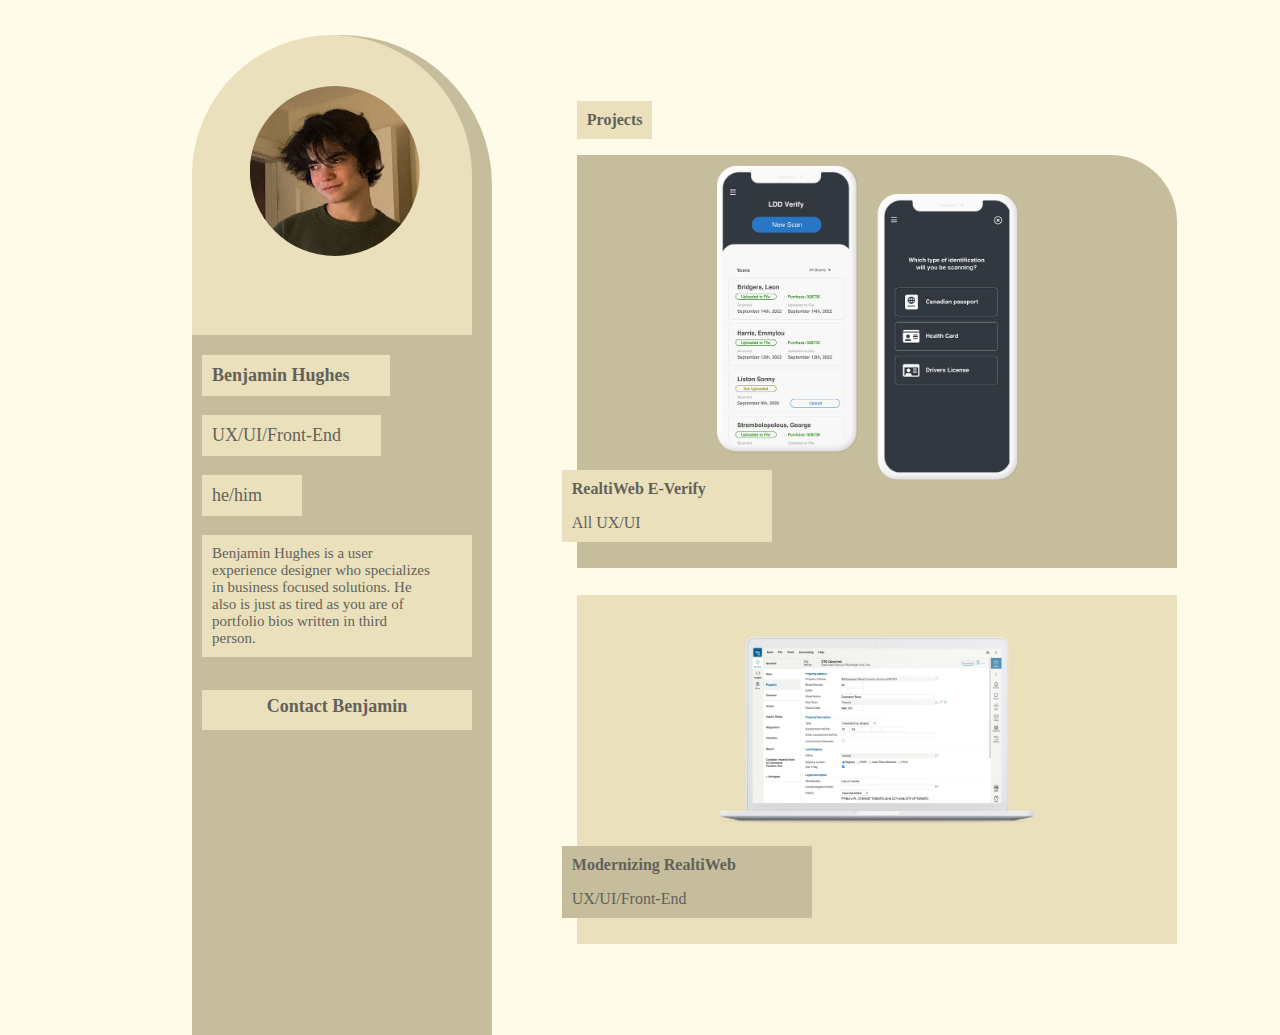
==== index.html @ 092d6a88 "First push" ====
<!DOCTYPE html>
<html lang="en">
<head>
    <meta charset="UTF-8">
    <meta name="viewport" content="width=device-width, initial-scale=1.0">
</head>

<style>

@font-face {
    font-family: Futura;
    src: local('Futura Std');
}



.background-1{background-color: #C5BD9C; width: 300px; z-index: -1;  transform: translate(0%, 0%); height: 1000px; border-radius: 206pt 206pt 0pt 0pt; left: 15%; position: absolute; margin-top: 20pt;}
.profilepic-background{background-color: #EAE1BC; width: 280px; height: 300px; border-radius: 206pt 206pt 0pt 0pt; z-index: 1; position: absolute;}
.profilepic{width: 170px; transform: translate(34%, 30%); border-radius: 50%;}
.about-text{z-index: 1; color: #63615A;  position: fixed; padding: 10px 40px 10px 10px; font-size: 18px; background-color: #EAE1BC; font-family: futura; margin: 320px 0px 2px 10px;}

</style>

<body style="background-color: #FFFBE9;">


<div class="background-1"></body>
    <div class="profilepic-background">
        <img src="images/ProfilePhoto.png" class="profilepic">
    </div>
    <div>
        <div class="about-text"><b>Benjamin Hughes</b></div>

        <div class="about-text" style="top: 60px;">UX/UI/Front-End</div>

        <div class="about-text" style="top: 120px;">he/him</div>

        <div class="about-text" style="top: 180px; font-size: 15px; width: 220px;">Benjamin Hughes is a user experience designer who specializes in business focused solutions. He also is just as tired as you are of portfolio bios written in third person.</div>

        <div class="about-text" style="top: 335px; width: 270px; text-align: center; padding: 0; height: 30pt;"><p style="margin-top: 5pt;"><b>Contact Benjamin</b></p></div>
    </div>
</div>

<div style="width: 67%;  margin-left: 45%;">
    <div style="background-color: #EAE1BC; margin-top: 70pt; padding: 10px; z-index: -1; position: absolute; font-family: futura; font-weight: bold; color: #63615A;">Projects</div>
    
    <a href="LDDVerify.html">
        <div style="background-color: #C5BD9C; margin-top: 110pt; z-index: -1; padding: 0px 50px 10px 50px; position: absolute; font-family: futura; font-weight: bold; color: #63615A; border-radius: 0px 50pt 0px 0px; width: 500px;">
            <img src="images/E-Verify.png" style="width: 300px; margin-top: 10px; margin-left: 90px; margin-bottom: 20px;">
            <div style="background-color: #EAE1BC; margin-left: -65px; padding-left: 10px;  width: 200px; font-weight: normal; margin-top: -50px;">
                <p style="padding-top: 10px;"><b>RealtiWeb E-Verify</b></p>
                <p style="padding-bottom: 10px;">All UX/UI</p>
            </div>
        </div>
    </a>
    <a href="ModernRealtiWeb.html">
        <div style="background-color: #EAE1BC; margin-top: 440pt; z-index: -1; padding: 0px 50px 10px 50px; position: absolute; font-family: futura; font-weight: bold; color: #63615A;">
            <img src="images/RW-Main.png" style="width: 500px; margin-top: 20px; margin-bottom: 15px;">
            <div style="background-color: #C5BD9C; margin-left: -65px; padding-left: 10px;  width: 240px; font-weight: normal; margin-top: -50px;">
                <p style="padding-top: 10px;"><b>Modernizing RealtiWeb</b></p>
                <p style="padding-bottom: 10px;">UX/UI/Front-End</p>
            </div>
        </div>
    </a>
    <!--div style="background-color: #C5BD9C; margin-top: 755pt; z-index: -1; padding: 0px 50px 10px 50px; position: absolute; font-family: futura; font-weight: bold; color: #63615A;">
        <img src="images/RealtiWebGeneral.png" style="width: 500px; margin-top: -30px;">
        <div style="background-color: #EAE1BC; margin-left: -65px; padding-left: 10px;  width: 240px; font-weight: normal; margin-top: -50px;">
            <p style="padding-top: 10px;"><b>CivApp</b></p>
            <p style="padding-bottom: 10px;">All UX/UI</p>
        </div>
    </div-->
</div>


</body>
</html>
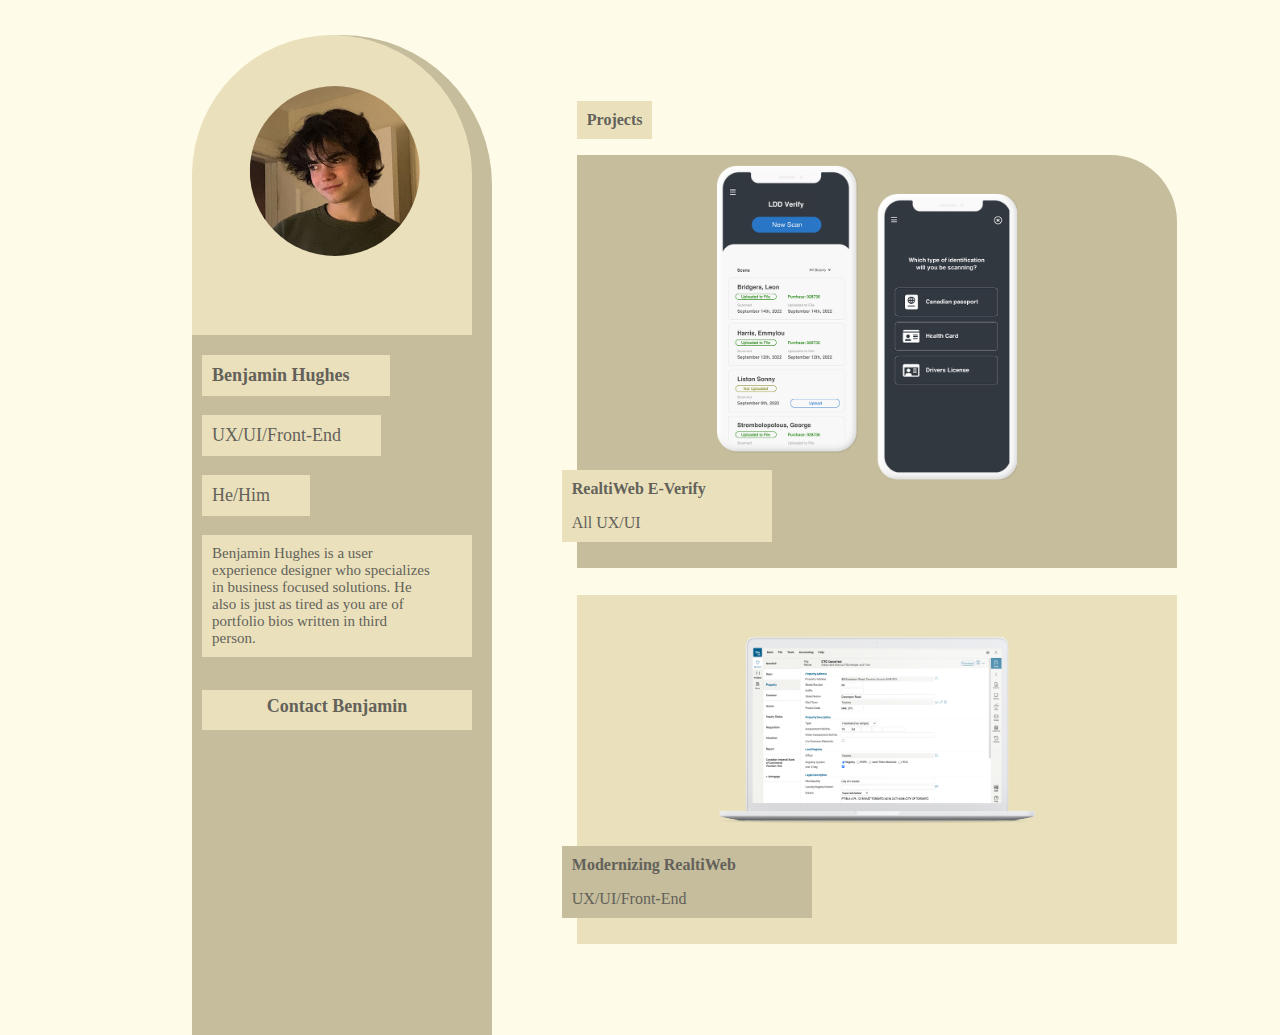
==== commit 72e66569: "fix 1" ====
--- a/index.html
+++ b/index.html
@@ -33,7 +33,7 @@
 
         <div class="about-text" style="top: 60px;">UX/UI/Front-End</div>
 
-        <div class="about-text" style="top: 120px;">he/him</div>
+        <div class="about-text" style="top: 120px;">He/Him</div>
 
         <div class="about-text" style="top: 180px; font-size: 15px; width: 220px;">Benjamin Hughes is a user experience designer who specializes in business focused solutions. He also is just as tired as you are of portfolio bios written in third person.</div>
 
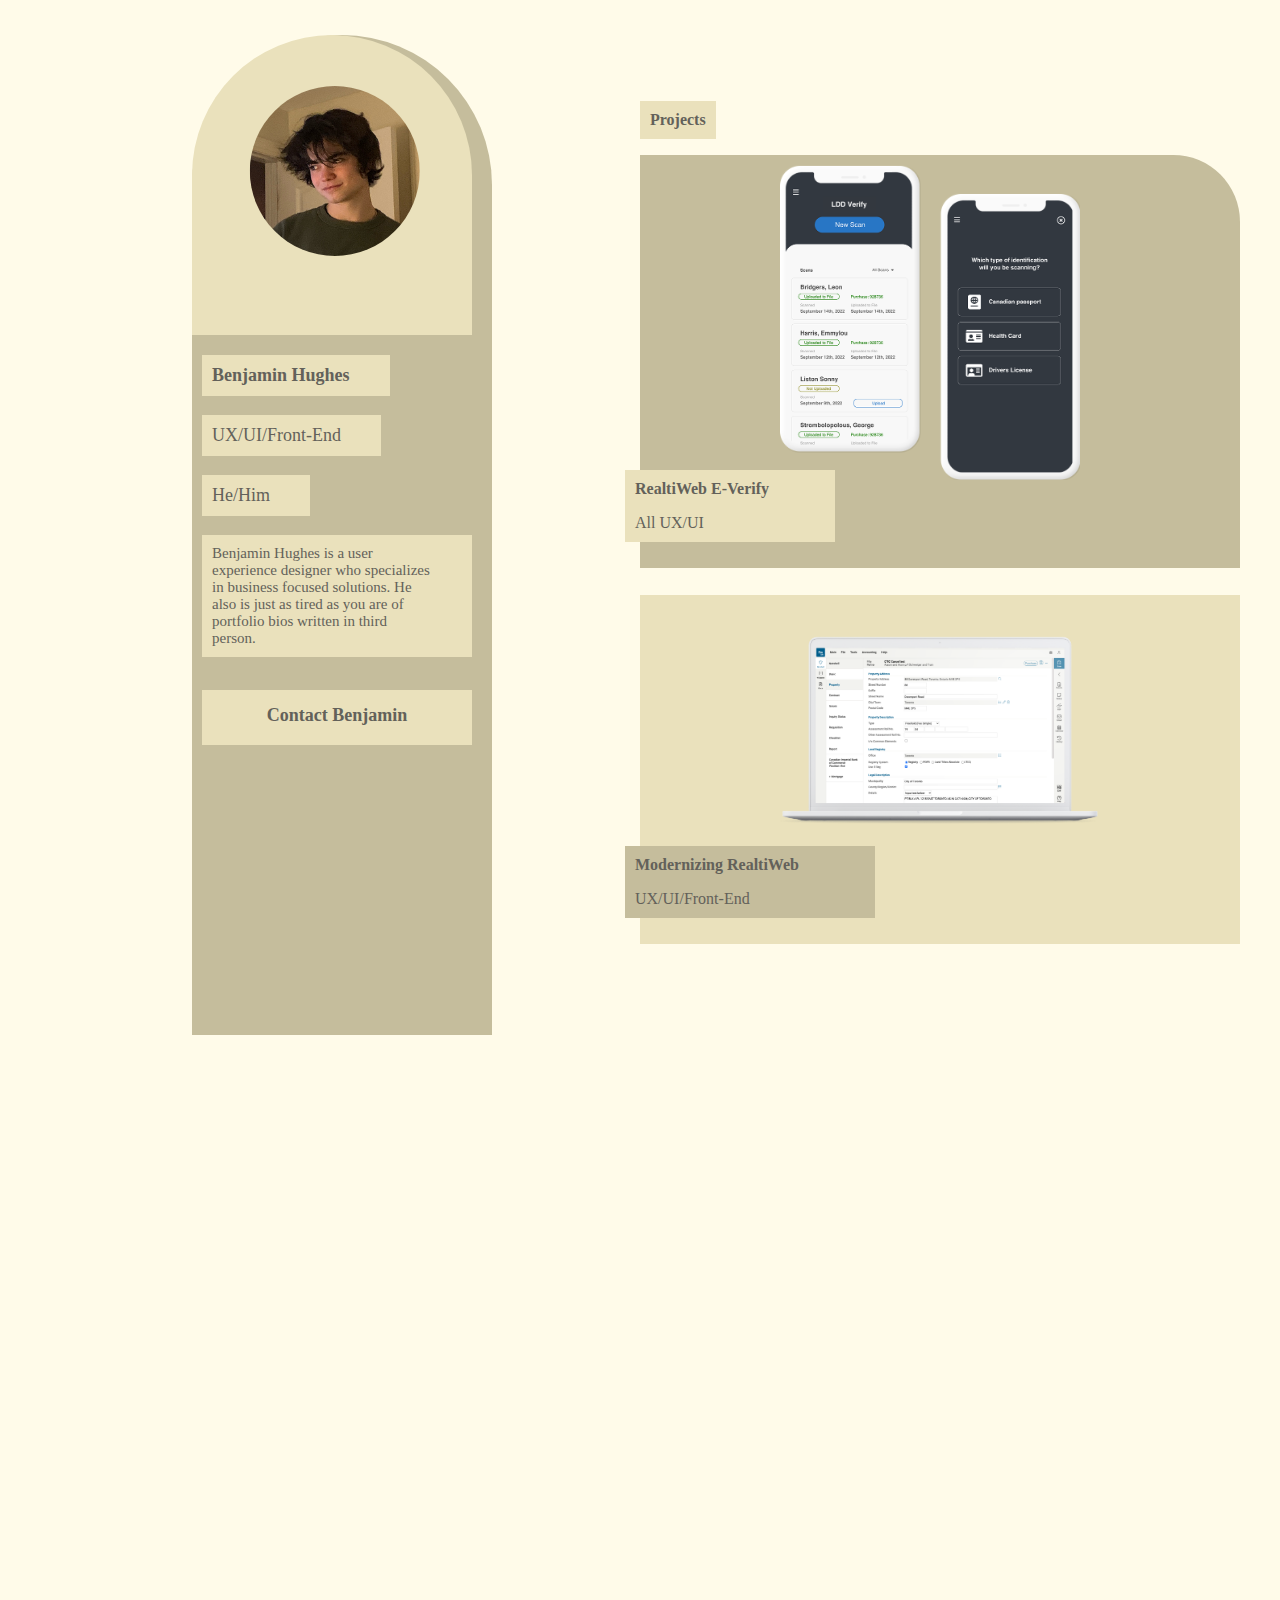
==== commit da0c5fd4: "Mobile Updates" ====
--- a/index.html
+++ b/index.html
@@ -3,72 +3,109 @@
 <head>
     <meta charset="UTF-8">
     <meta name="viewport" content="width=device-width, initial-scale=1.0">
+    <link href="style.css" rel="stylesheet" type="text/css"/>
 </head>
 
-<style>
+<body style="background-color: #FFFBE9;" class="page-margins">
+<div style="width: 100%; display: inline-block;">
+    <div class="web">
+        <div class="row-home">
+            <div class="column-home">
+                <div class="background-1">
+                    <div class="profilepic-background">
+                        <img src="images/ProfilePhoto.png" class="profilepic">
+                    </div>
+                    <div>
+                        <div class="about-text"><b>Benjamin Hughes</b></div>
 
-@font-face {
-    font-family: Futura;
-    src: local('Futura Std');
-}
+                        <div class="about-text" style="top: 60px;">UX/UI/Front-End</div>
 
+                        <div class="about-text" style="top: 120px;">He/Him</div>
 
+                        <div class="about-text" style="top: 180px; font-size: 15px; width: 220px;">Benjamin Hughes is a user experience designer who specializes in business focused solutions. He also is just as tired as you are of portfolio bios written in third person.</div>
 
-.background-1{background-color: #C5BD9C; width: 300px; z-index: -1;  transform: translate(0%, 0%); height: 1000px; border-radius: 206pt 206pt 0pt 0pt; left: 15%; position: absolute; margin-top: 20pt;}
-.profilepic-background{background-color: #EAE1BC; width: 280px; height: 300px; border-radius: 206pt 206pt 0pt 0pt; z-index: 1; position: absolute;}
-.profilepic{width: 170px; transform: translate(34%, 30%); border-radius: 50%;}
-.about-text{z-index: 1; color: #63615A;  position: fixed; padding: 10px 40px 10px 10px; font-size: 18px; background-color: #EAE1BC; font-family: futura; margin: 320px 0px 2px 10px;}
+                        <span class="about-text" style="top: 335px; width: 270px; text-align: center; padding: 0; height: 30pt; padding-top: 15px; cursor: pointer;"><a href="mailto:benhughes729@gmail.com" style="text-decoration: none;"><b>Contact Benjamin</b></a></span>
+                    </div>
+                </div>
+            </div>
 
-</style>
+            <div class="column-home right-home">
+                <div style="background-color: #EAE1BC; margin-top: 70pt; padding: 10px; z-index: -1; position: absolute; font-family: futura; font-weight: bold; color: #63615A;">Projects</div>
+                
+                <a href="LDDVerify.html">
+                    <div style="background-color: #C5BD9C; margin-top: 110pt; z-index: -1; padding: 0px 50px 10px 50px; position: absolute; font-family: futura; font-weight: bold; color: #63615A; border-radius: 0px 50pt 0px 0px; width: 500px;">
+                        <img src="images/E-Verify.png" style="width: 300px; margin-top: 10px; margin-left: 90px; margin-bottom: 20px;">
+                        <div style="background-color: #EAE1BC; margin-left: -65px; padding-left: 10px;  width: 200px; font-weight: normal; margin-top: -50px;">
+                            <p style="padding-top: 10px;"><b>RealtiWeb E-Verify</b></p>
+                            <p style="padding-bottom: 10px;">All UX/UI</p>
+                        </div>
+                    </div>
+                </a>
+                <a href="ModernRealtiWeb.html">
+                    <div style="background-color: #EAE1BC; margin-top: 440pt; z-index: -1; padding: 0px 50px 10px 50px; position: absolute; font-family: futura; font-weight: bold; color: #63615A;">
+                        <img src="images/RW-Main.png" style="width: 500px; margin-top: 20px; margin-bottom: 15px;">
+                        <div style="background-color: #C5BD9C; margin-left: -65px; padding-left: 10px;  width: 240px; font-weight: normal; margin-top: -50px;">
+                            <p style="padding-top: 10px;"><b>Modernizing RealtiWeb</b></p>
+                            <p style="padding-bottom: 10px;">UX/UI/Front-End</p>
+                        </div>
+                    </div>
+                </a>
 
-<body style="background-color: #FFFBE9;">
-
-
-<div class="background-1"></body>
-    <div class="profilepic-background">
-        <img src="images/ProfilePhoto.png" class="profilepic">
-    </div>
-    <div>
-        <div class="about-text"><b>Benjamin Hughes</b></div>
-
-        <div class="about-text" style="top: 60px;">UX/UI/Front-End</div>
-
-        <div class="about-text" style="top: 120px;">He/Him</div>
-
-        <div class="about-text" style="top: 180px; font-size: 15px; width: 220px;">Benjamin Hughes is a user experience designer who specializes in business focused solutions. He also is just as tired as you are of portfolio bios written in third person.</div>
-
-        <div class="about-text" style="top: 335px; width: 270px; text-align: center; padding: 0; height: 30pt;"><p style="margin-top: 5pt;"><b>Contact Benjamin</b></p></div>
-    </div>
-</div>
-
-<div style="width: 67%;  margin-left: 45%;">
-    <div style="background-color: #EAE1BC; margin-top: 70pt; padding: 10px; z-index: -1; position: absolute; font-family: futura; font-weight: bold; color: #63615A;">Projects</div>
-    
-    <a href="LDDVerify.html">
-        <div style="background-color: #C5BD9C; margin-top: 110pt; z-index: -1; padding: 0px 50px 10px 50px; position: absolute; font-family: futura; font-weight: bold; color: #63615A; border-radius: 0px 50pt 0px 0px; width: 500px;">
-            <img src="images/E-Verify.png" style="width: 300px; margin-top: 10px; margin-left: 90px; margin-bottom: 20px;">
-            <div style="background-color: #EAE1BC; margin-left: -65px; padding-left: 10px;  width: 200px; font-weight: normal; margin-top: -50px;">
-                <p style="padding-top: 10px;"><b>RealtiWeb E-Verify</b></p>
-                <p style="padding-bottom: 10px;">All UX/UI</p>
+                <!--div style="background-color: #C5BD9C; margin-top: 755pt; z-index: -1; padding: 0px 50px 10px 50px; position: absolute; font-family: futura; font-weight: bold; color: #63615A;">
+                    <img src="images/RealtiWebGeneral.png" style="width: 500px; margin-top: -30px;">
+                    <div style="background-color: #EAE1BC; margin-left: -65px; padding-left: 10px;  width: 240px; font-weight: normal; margin-top: -50px;">
+                        <p style="padding-top: 10px;"><b>CivApp</b></p>
+                        <p style="padding-bottom: 10px;">All UX/UI</p>
+                    </div>
+                </div-->
             </div>
         </div>
-    </a>
-    <a href="ModernRealtiWeb.html">
-        <div style="background-color: #EAE1BC; margin-top: 440pt; z-index: -1; padding: 0px 50px 10px 50px; position: absolute; font-family: futura; font-weight: bold; color: #63615A;">
-            <img src="images/RW-Main.png" style="width: 500px; margin-top: 20px; margin-bottom: 15px;">
-            <div style="background-color: #C5BD9C; margin-left: -65px; padding-left: 10px;  width: 240px; font-weight: normal; margin-top: -50px;">
-                <p style="padding-top: 10px;"><b>Modernizing RealtiWeb</b></p>
-                <p style="padding-bottom: 10px;">UX/UI/Front-End</p>
+    </div>
+
+    <div class="mobile">
+        <div class="about-container">
+            <div class="background-1">
+                <div class="profilepic-background">
+                    <img src="images/ProfilePhoto.png" class="profilepic">
+                </div>
+                <div>
+                    <div class="about-text"><b>Benjamin Hughes</b></div>
+
+                    <div class="about-text" style="top: 60px;">UX/UI/Front-End</div>
+
+                    <div class="about-text" style="top: 120px;">He/Him</div>
+
+                    <div class="about-text" style="top: 180px; font-size: 15px; width: 220px;">Benjamin Hughes is a user experience designer who specializes in business focused solutions. He also is just as tired as you are of portfolio bios written in third person.</div>
+
+                    <span class="about-text" style="top: 335px; width: 270px; text-align: center; padding: 0; height: 30pt; padding-top: 15px; cursor: pointer;"><a href="mailto:benhughes729@gmail.com" style="text-decoration: none;"><b>Contact Benjamin</b></a></span>
+                </div>
             </div>
         </div>
-    </a>
-    <!--div style="background-color: #C5BD9C; margin-top: 755pt; z-index: -1; padding: 0px 50px 10px 50px; position: absolute; font-family: futura; font-weight: bold; color: #63615A;">
-        <img src="images/RealtiWebGeneral.png" style="width: 500px; margin-top: -30px;">
-        <div style="background-color: #EAE1BC; margin-left: -65px; padding-left: 10px;  width: 240px; font-weight: normal; margin-top: -50px;">
-            <p style="padding-top: 10px;"><b>CivApp</b></p>
-            <p style="padding-bottom: 10px;">All UX/UI</p>
-        </div>
-    </div-->
+
+        <div class="projects-container">
+            <div style="background-color: #EAE1BC; padding: 10px; z-index: -1; position: absolute; font-family: futura; font-weight: bold; color: #63615A;">Projects</div>
+                <a href="LDDVerify.html">
+                    <div style="background-color: #C5BD9C; margin-top: 50pt; z-index: -1; width: 300px; position: absolute; font-family: futura; font-weight: bold; color: #63615A; border-radius: 0px 50pt 0px 0px;">
+                        <img src="images/E-Verify.png" style="width: 200px; margin-top: 40px; margin-left: 45px; margin-bottom: 70px;">
+                        <div style="background-color: #EAE1BC; margin-left: -15px; padding-left: 10px;  width: 200px; font-weight: normal; margin-top: -50px;">
+                            <p style="padding-top: 10px;"><b>RealtiWeb E-Verify</b></p>
+                            <p style="padding-bottom: 10px;">All UX/UI</p>
+                        </div>
+                    </div>
+                </a>
+                <a href="ModernRealtiWeb.html" style="padding-bottom: 50px;">
+                    <div style="background-color: #EAE1BC; margin-top: 470px; z-index: -1; width: 300px; position: absolute; font-family: futura; font-weight: bold; color: #63615A;">
+                        <img src="images/RW-Main.png" style="width: 300px; margin-top: 20px; margin-bottom: 45px; padding: 0px">
+                        <div style="background-color: #C5BD9C; margin-left: -15px; padding-left: 10px;  width: 240px; font-weight: normal; margin-top: -50px;">
+                            <p style="padding-top: 10px;"><b>Modernizing RealtiWeb</b></p>
+                            <p style="padding-bottom: 10px;">UX/UI/Front-End</p>
+                        </div>
+                    </div>
+                </a>
+            </div>
+        </div> 
+        <div style="height: 50px; margin-top: 1550px; color: #FFFBE9;">Thanks for checking this out</div>
+    </div>
 </div>
 
 
--- a/style.css
+++ b/style.css
@@ -0,0 +1,124 @@
+@import url('https://fonts.googleapis.com/css2?family=Open+Sans:ital,wght@0,300;0,400;0,500;0,600;0,700;0,800;1,300;1,400;1,500;1,600;1,700;1,800&display=swap');
+
+    @font-face {
+    font-family: Futura;
+    src: local('Futura Std');
+    }
+
+
+/* General */
+.body{font-family: open sans; font-size: 15px; color: #404040; text-align: justify;}
+.row {display: flex;}
+.column {flex: 50%;}
+.width-full-mobile{width: 85%;}
+b{color: #63615A;}
+.page-margins{margin-left: 15%; margin-right: 15%;}
+.background-color{background-color: #fffcef;}
+.mobile-only{display: none;}
+.page-profile{border-radius: 50%; margin-top: 40px;}
+.web{display: block;}
+.mobile{display: none;}
+
+/* Home Page */
+.background-1{background-color: #C5BD9C; width: 300px; z-index: -1;  transform: translate(0%, 0%); height: 1000px; border-radius: 206pt 206pt 0pt 0pt; left: 15%; position: absolute; margin-top: 20pt;}
+.profilepic-background{background-color: #EAE1BC; width: 280px; height: 300px; border-radius: 206pt 206pt 0pt 0pt; z-index: 1; position: absolute;}
+.profilepic{width: 170px; transform: translate(34%, 30%); border-radius: 50%;}
+.about-text{z-index: 1; color: #63615A;  position: fixed; padding: 10px 40px 10px 10px; font-size: 18px; background-color: #EAE1BC; font-family: futura; margin: 320px 0px 2px 10px;}
+
+.column-home{flex: 20%;}
+.column-home .right-home{flex: 80%;}
+.row-home{display: flex;}
+
+/*images*/
+.old-verify{width: 100%;}
+
+/* Headers */
+.header{font-weight: bold; font-size: 17px; color: #63615A; font-family: futura;}
+.page-header{font-family: futura; margin-top: -50px; color: #63615A; font-size: 25px; border-bottom: 2px solid #63615A; padding-bottom: 5}
+.section-header{width: 100%; font-family: futura; font-size: 17px; color: #63615A; border-bottom: 2px solid #63615A; padding-bottom: 5px;}
+
+/* Overview Table */
+.overview-table{width: 100%; display: inline-block;}
+.leftside{width: 85%;}
+
+
+/* Started Panels */
+.panel{display: flex; margin-top: 15px;}
+.panel .left{width: 15%;}
+.panel .left img{width: 80px; margin-left: 20px;}
+.panel .right{width: 85%;}
+.panel li{width: 100%; margin-left: -40px;}
+.panel ul{font-family: open sans; color: #63615A; font-size: 15px; margin-bottom: 5px;}
+.quote{width: 70%;}
+.big-quotes{width: 80px; margin-left: 20px;}
+
+/* Hero Image */
+.hero-image-container{position: relative; margin: auto; top: 400px; left: 50%; right: 50%; transform: translate(-50%, -50%); display: inline-block; margin-bottom: 100px;}
+.verify-hero{width: 700px;}
+.rw-hero{width: 900px; margin-bottom: 50px;}
+.rw-hero-2{width: 900px;}
+.hero-image-container-rw{position: relative; margin: auto; top: 250px; left: 50%; right: 50%; transform: translate(-50%, -50%); display: inline-block;}
+
+/* Footer Card */
+.footer-card{display: flex; margin-top: 15px; margin-bottom: 120px}
+.footer-card img{margin-top: 45px; width: 80px; margin-left: 20px; border-radius: 50%;}
+.contact-button{padding: 7px 30px 7px 30px; border: 2px solid #C5BD9C; border-radius: 3px; font-family: futura; cursor: pointer;}
+.contact-button a{text-decoration: none; color: #63615A;}
+
+
+@media only screen and (max-width: 1000px) {
+
+    /* Headers */
+    .page-margins{margin-left: 7%; margin-right: 7%;}
+    .panel .left{display: none;}
+    .panel ul{font-family: open sans; color: #63615A; font-size: 15px; margin-left: 20px; width: 100%;}
+    .mobile-only{display: block;}
+    .quote{width: 100%;}
+    .big-quotes{display: none;}
+    .mobile-only{display: inline-block;}
+    .body{text-align: left;}
+    .rw-hero{width: 800px; margin-bottom: 50px;}
+    .rw-hero-2{width: 800px;}
+    .leftside{width: 85%;}
+    }
+
+
+@media only screen and (max-width: 600px) {
+.page-margins{margin-left: 5%; margin-right: 5%;}
+.justify{text-align: left;}
+.mobile-only{display: inline-block;}
+.row {display: block}
+.column {margin-top: 20px;}
+.body{text-align: left;}
+.width-full-mobile{width: 100%;}
+.rw-hero-2{width: 450px;}
+.leftside{width: 100%;}
+.web{display: none;}
+.mobile{display: block;}
+
+.quote{width: 100%;}
+.big-quotes{display: none;}
+
+.hero-image-container{position: relative; margin: auto; top: 40px; left: 50%; right: 50%; transform: translate(-50%, 0%); display: inline-block; margin-bottom: 100px;}
+.verify-hero{width: 100%;}
+.rw-hero{width: 600px;}
+.hero-image-container-rw{position: relative; margin: auto; left: 50%; right: 50%; transform: translate(-50%, -50%); display: inline-block; margin-bottom: 100px;}
+
+/* Headers */
+.panel .left{display: none;}
+.panel ul{font-family: open sans; color: #63615A; font-size: 15px; margin-left: 20px; width: 100%;}
+
+
+/* Headers */
+.page-header{font-size: 20px; border-bottom: 1px solid;}
+.section-header{font-size: 14px;}
+
+
+/* Home Page */
+.background-1{background-color: #C5BD9C; width: 300px; z-index: -1; height: 750px; border-radius: 206pt 206pt 0pt 0pt; position: absolute; margin-top: 20pt;}
+.about-container{right: 10%; margin: auto; position: relative;}
+.profilepic-background{background-color: #EAE1BC; width: 280px; height: 300px; border-radius: 206pt 206pt 0pt 0pt; z-index: 1; position: absolute;}
+.profilepic{width: 170px; transform: translate(34%, 30%); border-radius: 50%;}
+.about-text{z-index: 1; color: #63615A;  position: fixed; padding: 10px 40px 10px 10px; font-size: 18px; background-color: #EAE1BC; font-family: futura; margin: 320px 0px 2px 10px;}
+.projects-container{position: absolute; margin-top: 800px; right: 10%; left: 10%;}
+}
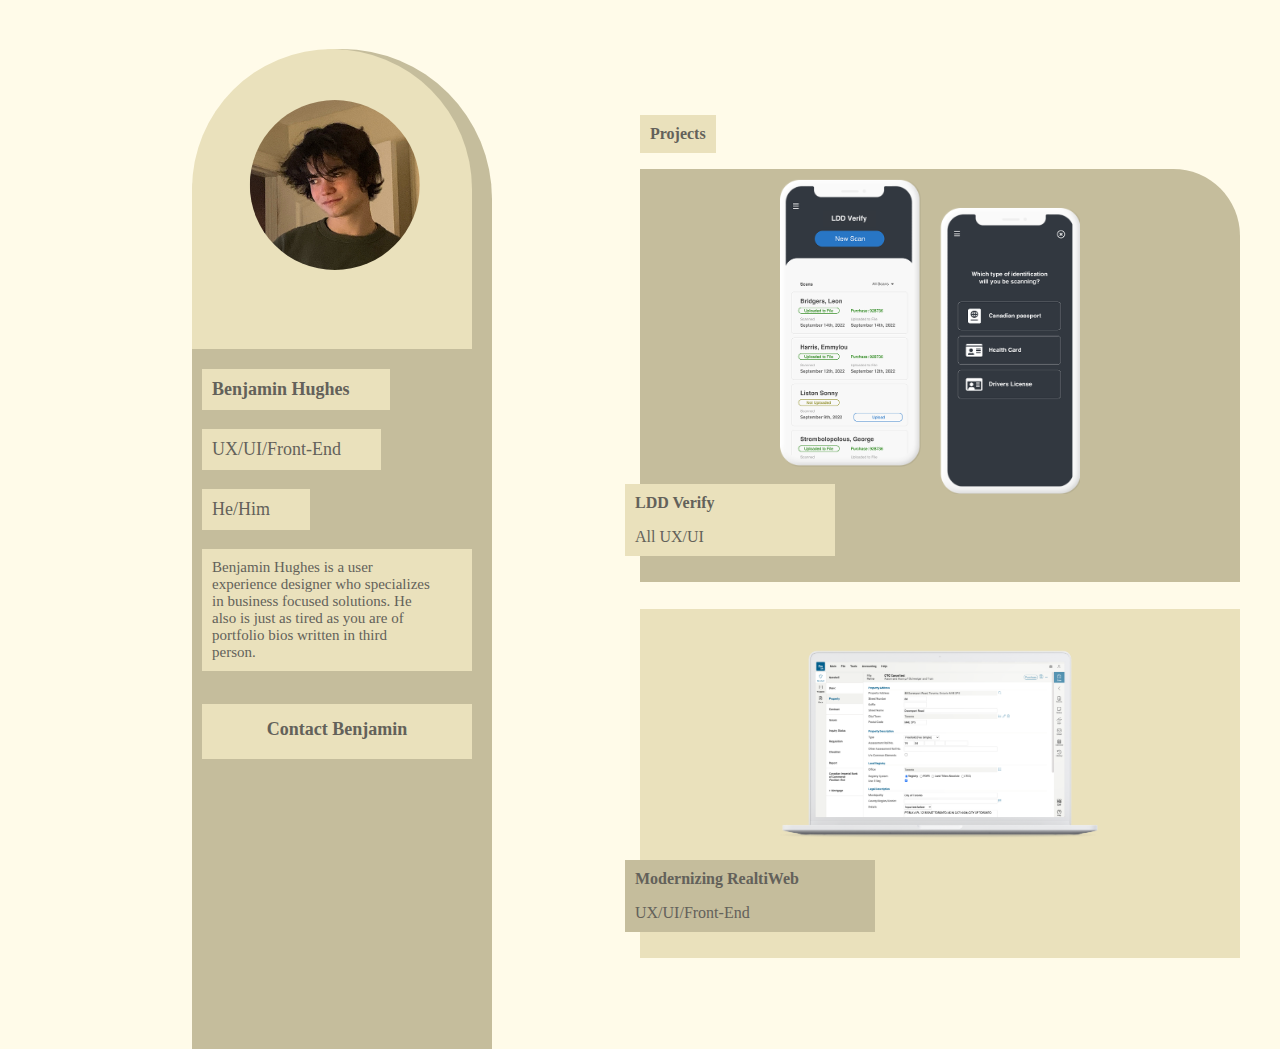
==== commit 6ad62f22: "A link fixes. Mobile position" ====
--- a/index.html
+++ b/index.html
@@ -30,19 +30,20 @@
             </div>
 
             <div class="column-home right-home">
-                <div style="background-color: #EAE1BC; margin-top: 70pt; padding: 10px; z-index: -1; position: absolute; font-family: futura; font-weight: bold; color: #63615A;">Projects</div>
+                <div style="background-color: #EAE1BC; margin-top: 70pt; padding: 10px; position: absolute; font-family: futura; font-weight: bold; color: #63615A;">Projects</div>
                 
                 <a href="LDDVerify.html">
-                    <div style="background-color: #C5BD9C; margin-top: 110pt; z-index: -1; padding: 0px 50px 10px 50px; position: absolute; font-family: futura; font-weight: bold; color: #63615A; border-radius: 0px 50pt 0px 0px; width: 500px;">
+                    <div style="display: block; background-color: #C5BD9C; margin-top: 110pt; padding: 0px 50px 10px 50px; position: absolute; font-family: futura; font-weight: bold; color: #63615A; border-radius: 0px 50pt 0px 0px; width: 500px;">
                         <img src="images/E-Verify.png" style="width: 300px; margin-top: 10px; margin-left: 90px; margin-bottom: 20px;">
                         <div style="background-color: #EAE1BC; margin-left: -65px; padding-left: 10px;  width: 200px; font-weight: normal; margin-top: -50px;">
-                            <p style="padding-top: 10px;"><b>RealtiWeb E-Verify</b></p>
+                            <p style="padding-top: 10px;"><b>LDD Verify</b></p>
                             <p style="padding-bottom: 10px;">All UX/UI</p>
                         </div>
                     </div>
                 </a>
+
                 <a href="ModernRealtiWeb.html">
-                    <div style="background-color: #EAE1BC; margin-top: 440pt; z-index: -1; padding: 0px 50px 10px 50px; position: absolute; font-family: futura; font-weight: bold; color: #63615A;">
+                    <div style="background-color: #EAE1BC; margin-top: 440pt; padding: 0px 50px 10px 50px; position: absolute; font-family: futura; font-weight: bold; color: #63615A;">
                         <img src="images/RW-Main.png" style="width: 500px; margin-top: 20px; margin-bottom: 15px;">
                         <div style="background-color: #C5BD9C; margin-left: -65px; padding-left: 10px;  width: 240px; font-weight: normal; margin-top: -50px;">
                             <p style="padding-top: 10px;"><b>Modernizing RealtiWeb</b></p>
@@ -51,7 +52,7 @@
                     </div>
                 </a>
 
-                <!--div style="background-color: #C5BD9C; margin-top: 755pt; z-index: -1; padding: 0px 50px 10px 50px; position: absolute; font-family: futura; font-weight: bold; color: #63615A;">
+                <!--div style="background-color: #C5BD9C; margin-top: 755pt; padding: 0px 50px 10px 50px; position: absolute; font-family: futura; font-weight: bold; color: #63615A;">
                     <img src="images/RealtiWebGeneral.png" style="width: 500px; margin-top: -30px;">
                     <div style="background-color: #EAE1BC; margin-left: -65px; padding-left: 10px;  width: 240px; font-weight: normal; margin-top: -50px;">
                         <p style="padding-top: 10px;"><b>CivApp</b></p>
@@ -83,18 +84,18 @@
         </div>
 
         <div class="projects-container">
-            <div style="background-color: #EAE1BC; padding: 10px; z-index: -1; position: absolute; font-family: futura; font-weight: bold; color: #63615A;">Projects</div>
+            <div style="background-color: #EAE1BC; padding: 10px; position: absolute; font-family: futura; font-weight: bold; color: #63615A;">Projects</div>
                 <a href="LDDVerify.html">
-                    <div style="background-color: #C5BD9C; margin-top: 50pt; z-index: -1; width: 300px; position: absolute; font-family: futura; font-weight: bold; color: #63615A; border-radius: 0px 50pt 0px 0px;">
+                    <div style="background-color: #C5BD9C; margin-top: 50pt; width: 300px; position: absolute; font-family: futura; font-weight: bold; color: #63615A; border-radius: 0px 50pt 0px 0px;">
                         <img src="images/E-Verify.png" style="width: 200px; margin-top: 40px; margin-left: 45px; margin-bottom: 70px;">
                         <div style="background-color: #EAE1BC; margin-left: -15px; padding-left: 10px;  width: 200px; font-weight: normal; margin-top: -50px;">
-                            <p style="padding-top: 10px;"><b>RealtiWeb E-Verify</b></p>
+                            <p style="padding-top: 10px;"><b>LDD E-Verify</b></p>
                             <p style="padding-bottom: 10px;">All UX/UI</p>
                         </div>
                     </div>
                 </a>
                 <a href="ModernRealtiWeb.html" style="padding-bottom: 50px;">
-                    <div style="background-color: #EAE1BC; margin-top: 470px; z-index: -1; width: 300px; position: absolute; font-family: futura; font-weight: bold; color: #63615A;">
+                    <div style="background-color: #EAE1BC; margin-top: 470px; width: 300px; position: absolute; font-family: futura; font-weight: bold; color: #63615A;">
                         <img src="images/RW-Main.png" style="width: 300px; margin-top: 20px; margin-bottom: 45px; padding: 0px">
                         <div style="background-color: #C5BD9C; margin-left: -15px; padding-left: 10px;  width: 240px; font-weight: normal; margin-top: -50px;">
                             <p style="padding-top: 10px;"><b>Modernizing RealtiWeb</b></p>
@@ -104,7 +105,6 @@
                 </a>
             </div>
         </div> 
-        <div style="height: 50px; margin-top: 1550px; color: #FFFBE9;">Thanks for checking this out</div>
     </div>
 </div>
 
--- a/style.css
+++ b/style.css
@@ -20,7 +20,7 @@
 .mobile{display: none;}
 
 /* Home Page */
-.background-1{background-color: #C5BD9C; width: 300px; z-index: -1;  transform: translate(0%, 0%); height: 1000px; border-radius: 206pt 206pt 0pt 0pt; left: 15%; position: absolute; margin-top: 20pt;}
+.background-1{background-color: #C5BD9C; width: 300px;  transform: translate(0%, 0%); height: 1000px; border-radius: 206pt 206pt 0pt 0pt; left: 15%; position: absolute; margin-top: 20pt;}
 .profilepic-background{background-color: #EAE1BC; width: 280px; height: 300px; border-radius: 206pt 206pt 0pt 0pt; z-index: 1; position: absolute;}
 .profilepic{width: 170px; transform: translate(34%, 30%); border-radius: 50%;}
 .about-text{z-index: 1; color: #63615A;  position: fixed; padding: 10px 40px 10px 10px; font-size: 18px; background-color: #EAE1BC; font-family: futura; margin: 320px 0px 2px 10px;}
@@ -115,10 +115,10 @@
 
 
 /* Home Page */
-.background-1{background-color: #C5BD9C; width: 300px; z-index: -1; height: 750px; border-radius: 206pt 206pt 0pt 0pt; position: absolute; margin-top: 20pt;}
-.about-container{right: 10%; margin: auto; position: relative;}
+.background-1{background-color: #C5BD9C; width: 300px; height: 750px; border-radius: 206pt 206pt 0pt 0pt; position: absolute; margin-top: 20pt;}
+.about-container{right: 13%; margin: auto; position: relative;}
 .profilepic-background{background-color: #EAE1BC; width: 280px; height: 300px; border-radius: 206pt 206pt 0pt 0pt; z-index: 1; position: absolute;}
 .profilepic{width: 170px; transform: translate(34%, 30%); border-radius: 50%;}
 .about-text{z-index: 1; color: #63615A;  position: fixed; padding: 10px 40px 10px 10px; font-size: 18px; background-color: #EAE1BC; font-family: futura; margin: 320px 0px 2px 10px;}
-.projects-container{position: absolute; margin-top: 800px; right: 10%; left: 10%;}
+.projects-container{position: absolute; margin-top: 800px; left: 7%;}
 }
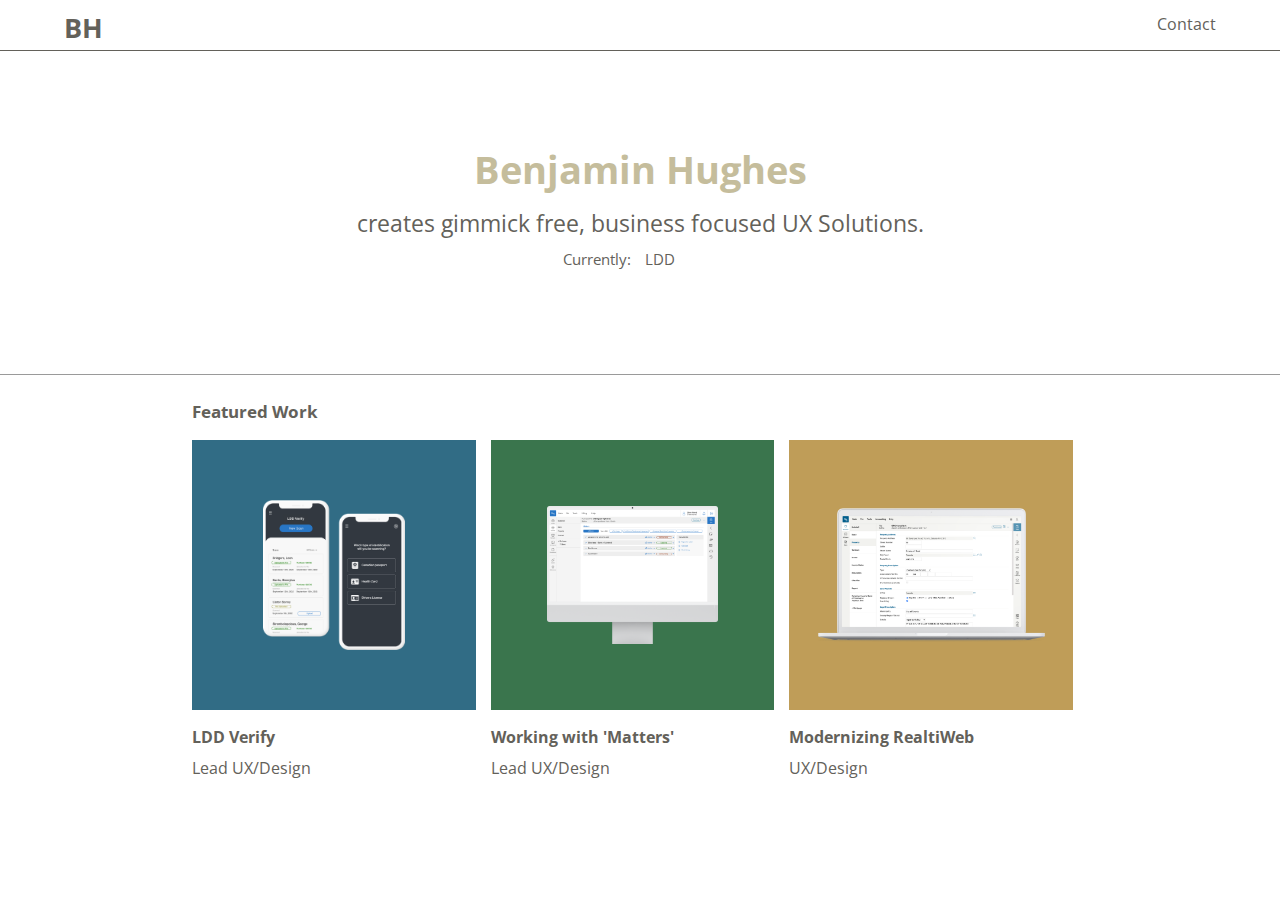
==== commit 2051aa7b: "September 29 Updates" ====
--- a/index.html
+++ b/index.html
@@ -6,106 +6,82 @@
     <link href="style.css" rel="stylesheet" type="text/css"/>
 </head>
 
-<body style="background-color: #FFFBE9;" class="page-margins">
-<div style="width: 100%; display: inline-block;">
-    <div class="web">
-        <div class="row-home">
-            <div class="column-home">
-                <div class="background-1">
-                    <div class="profilepic-background">
-                        <img src="images/ProfilePhoto.png" class="profilepic">
+<body style="margin: 0; padding: 0;">
+
+<div>
+    <div class="theheader">
+        <div class="header-left"><a href="index.html">BH</a></div>
+        <div class="header-right"><!--span style="margin-right: 15%;">About</span--><span><a href="mailto:benhughes729@gmail.com">Contact</a></span></div>
+    </div>
+
+    <div class="hero-container">
+        <p class="hero-text">Benjamin Hughes</p>
+        <p class="hero-subtext">creates gimmick free, business focused UX Solutions.</p>
+        <div class="row" style="width: 20%; left: 50%; right: 50%; margin: auto; margin-top: 50px;">
+            <div class="column">
+                <p class="hero-work1">Currently:&nbsp;</p>
+            </div>
+            <div class="column">
+                <p class="hero-work2"><a style="color: #63615A" href="https://ldd.ca">LDD</a></p>
+            </div>
+        </div>
+        
+    </div>
+    <hr style="width: 100%; margin: 0; padding: 0;"/>
+</div>
+
+<div style="background-color: #ffff; margin-top: -18px; margin-bottom: 50px;">
+    <div class="page-margins">
+        <p class="header" style="padding-top: 25px;">Featured Work</p>
+
+        <div class="display">
+            <div class="displayedwork">
+                <a href="LDDVerify.html">
+                    <div class="ninety-five" style="display: flex; height: 270px; background-color: #316c85; font-family: futura; font-weight: bold;">
+                        <img src="images/E-Verify.png" class="LDDVerify-Hero">
                     </div>
-                    <div>
-                        <div class="about-text"><b>Benjamin Hughes</b></div>
-
-                        <div class="about-text" style="top: 60px;">UX/UI/Front-End</div>
-
-                        <div class="about-text" style="top: 120px;">He/Him</div>
-
-                        <div class="about-text" style="top: 180px; font-size: 15px; width: 220px;">Benjamin Hughes is a user experience designer who specializes in business focused solutions. He also is just as tired as you are of portfolio bios written in third person.</div>
-
-                        <span class="about-text" style="top: 335px; width: 270px; text-align: center; padding: 0; height: 30pt; padding-top: 15px; cursor: pointer;"><a href="mailto:benhughes729@gmail.com" style="text-decoration: none;"><b>Contact Benjamin</b></a></span>
-                    </div>
-                </div>
+                    <p class="page-texts"><b>LDD Verify</b></p>
+                    <p class="page-texts">Lead UX/Design</p>
+                </a>
             </div>
 
-            <div class="column-home right-home">
-                <div style="background-color: #EAE1BC; margin-top: 70pt; padding: 10px; position: absolute; font-family: futura; font-weight: bold; color: #63615A;">Projects</div>
-                
-                <a href="LDDVerify.html">
-                    <div style="display: block; background-color: #C5BD9C; margin-top: 110pt; padding: 0px 50px 10px 50px; position: absolute; font-family: futura; font-weight: bold; color: #63615A; border-radius: 0px 50pt 0px 0px; width: 500px;">
-                        <img src="images/E-Verify.png" style="width: 300px; margin-top: 10px; margin-left: 90px; margin-bottom: 20px;">
-                        <div style="background-color: #EAE1BC; margin-left: -65px; padding-left: 10px;  width: 200px; font-weight: normal; margin-top: -50px;">
-                            <p style="padding-top: 10px;"><b>LDD Verify</b></p>
-                            <p style="padding-bottom: 10px;">All UX/UI</p>
-                        </div>
+            <div class="displayedwork">
+                <a href="Issues.html">
+                    <div class="ninety-five" style="display: flex; height: 270px; background-color: #3a754d; font-family: futura; font-weight: bold;">
+                        <img src="images/Issues-Hero.png" class="Issues-Home-Hero">
                     </div>
+                    <p class="page-texts"><b>Working with 'Matters'</b></p>
+                    <p class="page-texts">Lead UX/Design</p>
                 </a>
+            </div>
 
+            <div class="displayedwork">
                 <a href="ModernRealtiWeb.html">
-                    <div style="background-color: #EAE1BC; margin-top: 440pt; padding: 0px 50px 10px 50px; position: absolute; font-family: futura; font-weight: bold; color: #63615A;">
-                        <img src="images/RW-Main.png" style="width: 500px; margin-top: 20px; margin-bottom: 15px;">
-                        <div style="background-color: #C5BD9C; margin-left: -65px; padding-left: 10px;  width: 240px; font-weight: normal; margin-top: -50px;">
-                            <p style="padding-top: 10px;"><b>Modernizing RealtiWeb</b></p>
-                            <p style="padding-bottom: 10px;">UX/UI/Front-End</p>
-                        </div>
+                    <div class="ninety-five" style="display: flex; height: 270px; background-color: #bf9d58; font-family: futura; font-weight: bold;">
+                        <img src="images/RW-Main.png" class="RW-Home-Hero">
                     </div>
+                    <p class="page-texts"><b>Modernizing RealtiWeb</b></p>
+                    <p class="page-texts">UX/Design</p>
                 </a>
+            </div> 
+            
+        </div>
+    </div>
+    <!--div style="display: inline-block; margin-top: 50px;" class="page-margins">
+        <div class="row">
+            <div class="column">
+                <p class="header">About</p>
+                <p class="body leftside"></p>
+            </div>
 
-                <!--div style="background-color: #C5BD9C; margin-top: 755pt; padding: 0px 50px 10px 50px; position: absolute; font-family: futura; font-weight: bold; color: #63615A;">
-                    <img src="images/RealtiWebGeneral.png" style="width: 500px; margin-top: -30px;">
-                    <div style="background-color: #EAE1BC; margin-left: -65px; padding-left: 10px;  width: 240px; font-weight: normal; margin-top: -50px;">
-                        <p style="padding-top: 10px;"><b>CivApp</b></p>
-                        <p style="padding-bottom: 10px;">All UX/UI</p>
-                    </div>
-                </div-->
+            <div class="column">
+                <p class="body leftside">&nbsp;</p>
             </div>
         </div>
-    </div>
+    </div-->
+</div>
 
-    <div class="mobile">
-        <div class="about-container">
-            <div class="background-1">
-                <div class="profilepic-background">
-                    <img src="images/ProfilePhoto.png" class="profilepic">
-                </div>
-                <div>
-                    <div class="about-text"><b>Benjamin Hughes</b></div>
-
-                    <div class="about-text" style="top: 60px;">UX/UI/Front-End</div>
-
-                    <div class="about-text" style="top: 120px;">He/Him</div>
-
-                    <div class="about-text" style="top: 180px; font-size: 15px; width: 220px;">Benjamin Hughes is a user experience designer who specializes in business focused solutions. He also is just as tired as you are of portfolio bios written in third person.</div>
-
-                    <span class="about-text" style="top: 335px; width: 270px; text-align: center; padding: 0; height: 30pt; padding-top: 15px; cursor: pointer;"><a href="mailto:benhughes729@gmail.com" style="text-decoration: none;"><b>Contact Benjamin</b></a></span>
-                </div>
-            </div>
-        </div>
-
-        <div class="projects-container">
-            <div style="background-color: #EAE1BC; padding: 10px; position: absolute; font-family: futura; font-weight: bold; color: #63615A;">Projects</div>
-                <a href="LDDVerify.html">
-                    <div style="background-color: #C5BD9C; margin-top: 50pt; width: 300px; position: absolute; font-family: futura; font-weight: bold; color: #63615A; border-radius: 0px 50pt 0px 0px;">
-                        <img src="images/E-Verify.png" style="width: 200px; margin-top: 40px; margin-left: 45px; margin-bottom: 70px;">
-                        <div style="background-color: #EAE1BC; margin-left: -15px; padding-left: 10px;  width: 200px; font-weight: normal; margin-top: -50px;">
-                            <p style="padding-top: 10px;"><b>LDD E-Verify</b></p>
-                            <p style="padding-bottom: 10px;">All UX/UI</p>
-                        </div>
-                    </div>
-                </a>
-                <a href="ModernRealtiWeb.html" style="padding-bottom: 50px;">
-                    <div style="background-color: #EAE1BC; margin-top: 470px; width: 300px; position: absolute; font-family: futura; font-weight: bold; color: #63615A;">
-                        <img src="images/RW-Main.png" style="width: 300px; margin-top: 20px; margin-bottom: 45px; padding: 0px">
-                        <div style="background-color: #C5BD9C; margin-left: -15px; padding-left: 10px;  width: 240px; font-weight: normal; margin-top: -50px;">
-                            <p style="padding-top: 10px;"><b>Modernizing RealtiWeb</b></p>
-                            <p style="padding-bottom: 10px;">UX/UI/Front-End</p>
-                        </div>
-                    </div>
-                </a>
-            </div>
-        </div> 
-    </div>
+    
 </div>
 
 
--- a/style.css
+++ b/style.css
@@ -1,9 +1,11 @@
 @import url('https://fonts.googleapis.com/css2?family=Open+Sans:ital,wght@0,300;0,400;0,500;0,600;0,700;0,800;1,300;1,400;1,500;1,600;1,700;1,800&display=swap');
 
     @font-face {
-    font-family: Futura;
+    font-family: futura, open sans;
     src: local('Futura Std');
     }
+
+    
 
 
 /* General */
@@ -18,24 +20,43 @@
 .page-profile{border-radius: 50%; margin-top: 40px;}
 .web{display: block;}
 .mobile{display: none;}
+.note{font-family: open sans; color: #404040; font-size: 14px; font-style: oblique;}
+.ninety-five{width: 95%;}
 
 /* Home Page */
-.background-1{background-color: #C5BD9C; width: 300px;  transform: translate(0%, 0%); height: 1000px; border-radius: 206pt 206pt 0pt 0pt; left: 15%; position: absolute; margin-top: 20pt;}
-.profilepic-background{background-color: #EAE1BC; width: 280px; height: 300px; border-radius: 206pt 206pt 0pt 0pt; z-index: 1; position: absolute;}
-.profilepic{width: 170px; transform: translate(34%, 30%); border-radius: 50%;}
-.about-text{z-index: 1; color: #63615A;  position: fixed; padding: 10px 40px 10px 10px; font-size: 18px; background-color: #EAE1BC; font-family: futura; margin: 320px 0px 2px 10px;}
+.hero-text{text-align: center; padding-top: 50px; font-weight: bold; font-family: open sans; font-size: 38px; color: #C5BD9C;}
+.hero-container{width: 100%; left: 50%; right: 50%; margin: auto; background-size: 100%; background-repeat: no-repeat; height: 281px;}
+.hero-subtext{text-align: center; margin-top: -25px; font-family: open sans; font-size: 17pt; color: #63615A;}
+.hero-work1{text-align: right; margin-top: -40px; font-family: open sans; font-size: 15px; color: #63615A; margin-right: 5px;}
+.hero-work2{text-align: left; margin-top: -40px; font-family: open sans; font-size: 15px; color: #63615A; margin-left: 5px;}
 
-.column-home{flex: 20%;}
-.column-home .right-home{flex: 80%;}
-.row-home{display: flex;}
+.theheader{width: 100%; border-bottom: 1px solid #63615A; display: inline-block; height: 50px; background-color: #ffff; font-family: futura, open sans; color: #63615A;}
+.header-left{float: left; font-weight: bold; margin-left: 5%; margin-top: 10px; font-size: 20pt;}
+.header-right{float: right; margin-right: 5%; margin-top: 13px; font-weight: normal;}
+
+.display{display: flex;}
+.displayedwork{flex: 33%;}
+
+a{text-decoration: none !important; color: #63615A;}
+
+.LDDVerify-Hero{display: flex; width: 50%; justify-content: center; margin: auto; padding: 20px; transition-duration: 0.4s;}
+.LDDVerify-Hero:hover{display: flex; width: 60%; justify-content: center; margin: auto; padding: 20px; transition-duration: 0.4s;}
+
+.Issues-Home-Hero{display: flex; width: 60%; justify-content: center; margin: auto; padding: 20px; transition-duration: 0.4s;}
+.Issues-Home-Hero:hover{display: flex; width: 70%; justify-content: center; margin: auto; padding: 20px; transition-duration: 0.4s;}
+
+.RW-Home-Hero{display: flex; width: 80%; justify-content: center; margin: auto; ; padding: 20px; transition-duration: 0.4s;}
+.RW-Home-Hero:hover{display: flex; width: 90%; justify-content: center; margin: auto; ; padding: 20px; transition-duration: 0.4s;}
+
+.page-texts{text-decoration: none !important; font-family: futura, open sans; color: #63615A; margin-bottom: -7px;}
 
 /*images*/
 .old-verify{width: 100%;}
 
 /* Headers */
-.header{font-weight: bold; font-size: 17px; color: #63615A; font-family: futura;}
-.page-header{font-family: futura; margin-top: -50px; color: #63615A; font-size: 25px; border-bottom: 2px solid #63615A; padding-bottom: 5}
-.section-header{width: 100%; font-family: futura; font-size: 17px; color: #63615A; border-bottom: 2px solid #63615A; padding-bottom: 5px;}
+.header{font-weight: bold; font-size: 17px; color: #63615A; font-family: futura, open sans;}
+.page-header{font-family: futura, open sans; margin-top: -50px; color: #63615A; font-size: 25px; border-bottom: 2px solid #63615A; padding-bottom: 5}
+.section-header{width: 100%; font-family: futura, open sans; font-size: 17px; color: #63615A; border-bottom: 2px solid #63615A; padding-bottom: 5px;}
 
 /* Overview Table */
 .overview-table{width: 100%; display: inline-block;}
@@ -55,14 +76,16 @@
 /* Hero Image */
 .hero-image-container{position: relative; margin: auto; top: 400px; left: 50%; right: 50%; transform: translate(-50%, -50%); display: inline-block; margin-bottom: 100px;}
 .verify-hero{width: 700px;}
-.rw-hero{width: 900px; margin-bottom: 50px;}
+.issues-hero{width: 600px;}
+.rw-hero{width: 800px; margin-bottom: 30px;}
 .rw-hero-2{width: 900px;}
 .hero-image-container-rw{position: relative; margin: auto; top: 250px; left: 50%; right: 50%; transform: translate(-50%, -50%); display: inline-block;}
+.hero-image-container-issues{position: relative; margin: auto; margin-bottom: 80px; top: 250px; left: 50%; right: 50%; transform: translate(-50%, -50%); display: inline-block;}
 
 /* Footer Card */
 .footer-card{display: flex; margin-top: 15px; margin-bottom: 120px}
 .footer-card img{margin-top: 45px; width: 80px; margin-left: 20px; border-radius: 50%;}
-.contact-button{padding: 7px 30px 7px 30px; border: 2px solid #C5BD9C; border-radius: 3px; font-family: futura; cursor: pointer;}
+.contact-button{padding: 7px 30px 7px 30px; border: 2px solid #C5BD9C; border-radius: 3px; font-family: futura, open sans; cursor: pointer;}
 .contact-button a{text-decoration: none; color: #63615A;}
 
 
@@ -77,7 +100,7 @@
     .big-quotes{display: none;}
     .mobile-only{display: inline-block;}
     .body{text-align: left;}
-    .rw-hero{width: 800px; margin-bottom: 50px;}
+    .rw-hero{width: 600px; margin-bottom: 100px;}
     .rw-hero-2{width: 800px;}
     .leftside{width: 85%;}
     }
@@ -91,18 +114,42 @@
 .column {margin-top: 20px;}
 .body{text-align: left;}
 .width-full-mobile{width: 100%;}
-.rw-hero-2{width: 450px;}
+.rw-hero{width: 350px; margin-bottom: 185px;}
+.rw-hero-2{width: 450px; }
 .leftside{width: 100%;}
 .web{display: none;}
 .mobile{display: block;}
+.ninety-five{width: 100%;}
 
 .quote{width: 100%;}
 .big-quotes{display: none;}
 
-.hero-image-container{position: relative; margin: auto; top: 40px; left: 50%; right: 50%; transform: translate(-50%, 0%); display: inline-block; margin-bottom: 100px;}
-.verify-hero{width: 100%;}
-.rw-hero{width: 600px;}
-.hero-image-container-rw{position: relative; margin: auto; left: 50%; right: 50%; transform: translate(-50%, -50%); display: inline-block; margin-bottom: 100px;}
+.hero-text{text-align: center; padding-top: 50px; font-weight: bold; font-family: open sans; font-size: 38px; color: #C5BD9C;}
+.hero-container{width: 100%; left: 50%; right: 50%; margin: auto; background-size: 100%; background-repeat: no-repeat; height: 281px;}
+.hero-subtext{text-align: center; margin-top: -25px; font-family: open sans; font-size: 17pt; color: #63615A; margin-right: 14%; margin-left: 14%;}
+.hero-work1{display: none;}
+.hero-work2{display: none;}
+
+.theheader{width: 100%; border-bottom: 1px solid #63615A; display: inline-block; height: 50px; background-color: #ffff; font-family: futura, open sans; color: #63615A;}
+.header-left{float: left; font-weight: bold; margin-left: 5%; margin-top: 10px; font-size: 20pt;}
+.header-right{float: right; margin-right: 5%; margin-left: 35px; margin-top: 13px; font-weight: normal;}
+
+.display{display: block;}
+.displayedwork{margin-bottom: 30px;}
+
+a{text-decoration: none !important; color: #63615A !important;}
+
+.LDDVerify-Hero{display: flex; width: 50%; justify-content: center; margin: auto; padding: 20px; transition-duration: 0.4s;}
+.LDDVerify-Hero:hover{display: flex; width: 60%; justify-content: center; margin: auto; padding: 20px; transition-duration: 0.4s;}
+
+.Issues-Home-Hero{display: flex; width: 60%; justify-content: center; margin: auto; padding: 20px; transition-duration: 0.4s;}
+.Issues-Home-Hero:hover{display: flex; width: 70%; justify-content: center; margin: auto; padding: 20px; transition-duration: 0.4s;}
+
+.RW-Home-Hero{display: flex; width: 80%; justify-content: center; margin: auto; ; padding: 20px; transition-duration: 0.4s;}
+.RW-Home-Hero:hover{display: flex; width: 90%; justify-content: center; margin: auto; ; padding: 20px; transition-duration: 0.4s;}
+
+.page-texts{text-decoration: none !important; font-family: futura, open sans; color: #63615A; margin-bottom: -7px;}
+
 
 /* Headers */
 .panel .left{display: none;}
@@ -119,6 +166,6 @@
 .about-container{right: 13%; margin: auto; position: relative;}
 .profilepic-background{background-color: #EAE1BC; width: 280px; height: 300px; border-radius: 206pt 206pt 0pt 0pt; z-index: 1; position: absolute;}
 .profilepic{width: 170px; transform: translate(34%, 30%); border-radius: 50%;}
-.about-text{z-index: 1; color: #63615A;  position: fixed; padding: 10px 40px 10px 10px; font-size: 18px; background-color: #EAE1BC; font-family: futura; margin: 320px 0px 2px 10px;}
+.about-text{z-index: 1; color: #63615A;  position: fixed; padding: 10px 40px 10px 10px; font-size: 18px; background-color: #EAE1BC; font-family: futura, open sans; margin: 320px 0px 2px 10px;}
 .projects-container{position: absolute; margin-top: 800px; left: 7%;}
 }
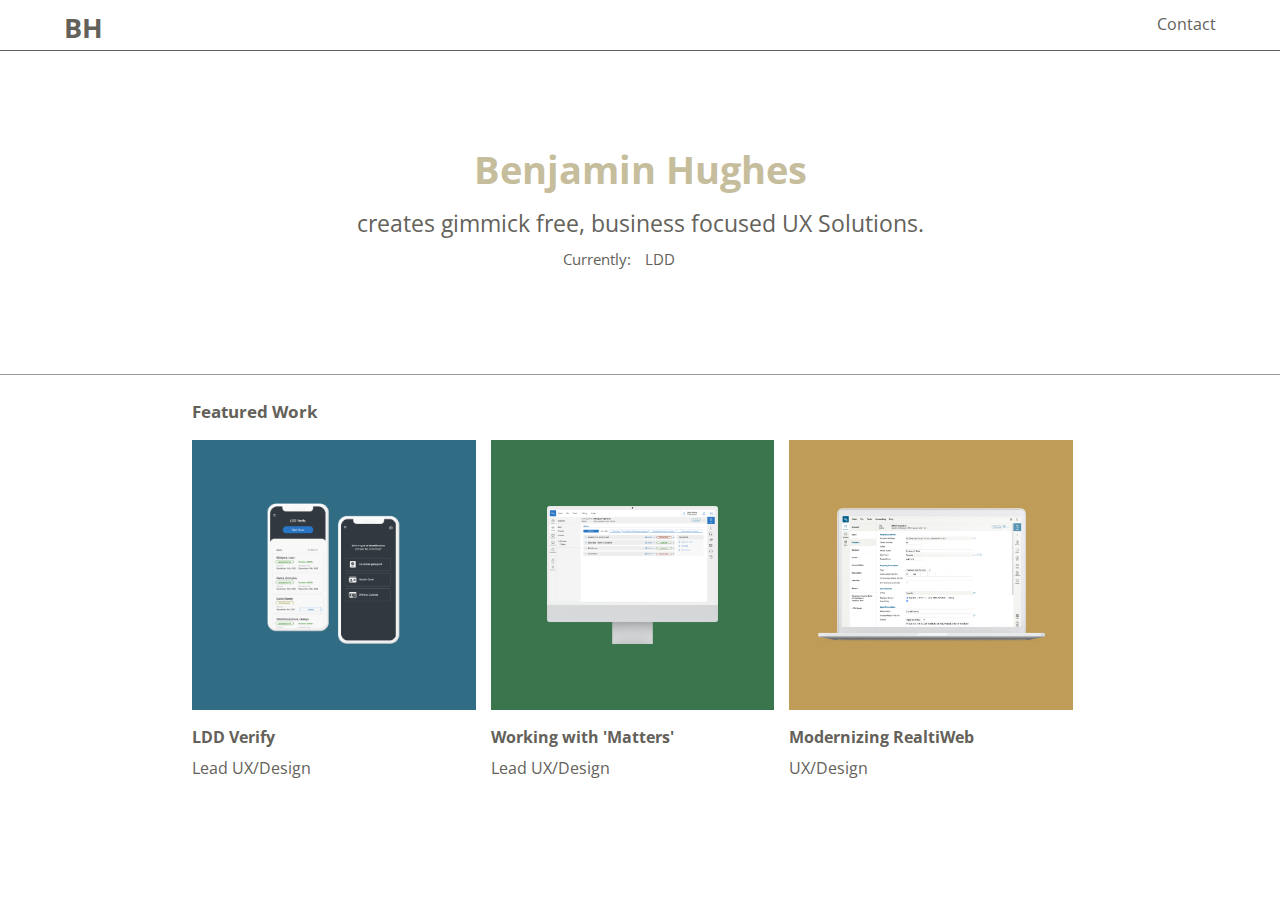
==== commit 314fca67: "new" ====
--- a/index.html
+++ b/index.html
@@ -25,7 +25,6 @@
                 <p class="hero-work2"><a style="color: #63615A" href="https://ldd.ca">LDD</a></p>
             </div>
         </div>
-        
     </div>
     <hr style="width: 100%; margin: 0; padding: 0;"/>
 </div>
--- a/style.css
+++ b/style.css
@@ -77,7 +77,7 @@
 .hero-image-container{position: relative; margin: auto; top: 400px; left: 50%; right: 50%; transform: translate(-50%, -50%); display: inline-block; margin-bottom: 100px;}
 .verify-hero{width: 700px;}
 .issues-hero{width: 600px;}
-.rw-hero{width: 800px; margin-bottom: 30px;}
+.rw-hero{width: 700px; margin-bottom: 70px;}
 .rw-hero-2{width: 900px;}
 .hero-image-container-rw{position: relative; margin: auto; top: 250px; left: 50%; right: 50%; transform: translate(-50%, -50%); display: inline-block;}
 .hero-image-container-issues{position: relative; margin: auto; margin-bottom: 80px; top: 250px; left: 50%; right: 50%; transform: translate(-50%, -50%); display: inline-block;}
@@ -103,6 +103,16 @@
     .rw-hero{width: 600px; margin-bottom: 100px;}
     .rw-hero-2{width: 800px;}
     .leftside{width: 85%;}
+
+    .LDDVerify-Hero{display: flex; width: 50%; justify-content: center; margin: auto; padding: 30px; transition-duration: 0.4s;}
+    .LDDVerify-Hero:hover{display: flex; width: 60%; justify-content: center; margin: auto; padding: 20px; transition-duration: 0.4s;}
+
+    .Issues-Home-Hero{display: flex; width: 60%; justify-content: center; margin: auto; padding: 30px; transition-duration: 0.4s;}
+    .Issues-Home-Hero:hover{display: flex; width: 70%; justify-content: center; margin: auto; padding: 20px; transition-duration: 0.4s;}
+
+    .RW-Home-Hero{display: flex; width: 80%; justify-content: center; margin: auto; ; padding: 30px; transition-duration: 0.4s;}
+    .RW-Home-Hero:hover{display: flex; width: 90%; justify-content: center; margin: auto; ; padding: 20px; transition-duration: 0.4s;}
+
     }
 
 
@@ -139,14 +149,19 @@
 
 a{text-decoration: none !important; color: #63615A !important;}
 
-.LDDVerify-Hero{display: flex; width: 50%; justify-content: center; margin: auto; padding: 20px; transition-duration: 0.4s;}
+.LDDVerify-Hero{display: flex; width: 50%; justify-content: center; margin: auto; padding: 30px; transition-duration: 0.4s;}
 .LDDVerify-Hero:hover{display: flex; width: 60%; justify-content: center; margin: auto; padding: 20px; transition-duration: 0.4s;}
 
-.Issues-Home-Hero{display: flex; width: 60%; justify-content: center; margin: auto; padding: 20px; transition-duration: 0.4s;}
+.Issues-Home-Hero{display: flex; width: 60%; justify-content: center; margin: auto; padding: 30px; transition-duration: 0.4s;}
 .Issues-Home-Hero:hover{display: flex; width: 70%; justify-content: center; margin: auto; padding: 20px; transition-duration: 0.4s;}
 
-.RW-Home-Hero{display: flex; width: 80%; justify-content: center; margin: auto; ; padding: 20px; transition-duration: 0.4s;}
+.RW-Home-Hero{display: flex; width: 80%; justify-content: center; margin: auto; ; padding: 30px; transition-duration: 0.4s;}
 .RW-Home-Hero:hover{display: flex; width: 90%; justify-content: center; margin: auto; ; padding: 20px; transition-duration: 0.4s;}
+
+.issues-hero{width: 300px; margin-top: -40px;}
+.hero-image-container-issues{top: 160px; padding-bottom: 20px;}
+.verify-hero{width: 300px;}
+
 
 .page-texts{text-decoration: none !important; font-family: futura, open sans; color: #63615A; margin-bottom: -7px;}
 
@@ -159,7 +174,7 @@
 /* Headers */
 .page-header{font-size: 20px; border-bottom: 1px solid;}
 .section-header{font-size: 14px;}
-
+.hero-image-container{top: 180px;}
 
 /* Home Page */
 .background-1{background-color: #C5BD9C; width: 300px; height: 750px; border-radius: 206pt 206pt 0pt 0pt; position: absolute; margin-top: 20pt;}
@@ -169,3 +184,5 @@
 .about-text{z-index: 1; color: #63615A;  position: fixed; padding: 10px 40px 10px 10px; font-size: 18px; background-color: #EAE1BC; font-family: futura, open sans; margin: 320px 0px 2px 10px;}
 .projects-container{position: absolute; margin-top: 800px; left: 7%;}
 }
+
+
